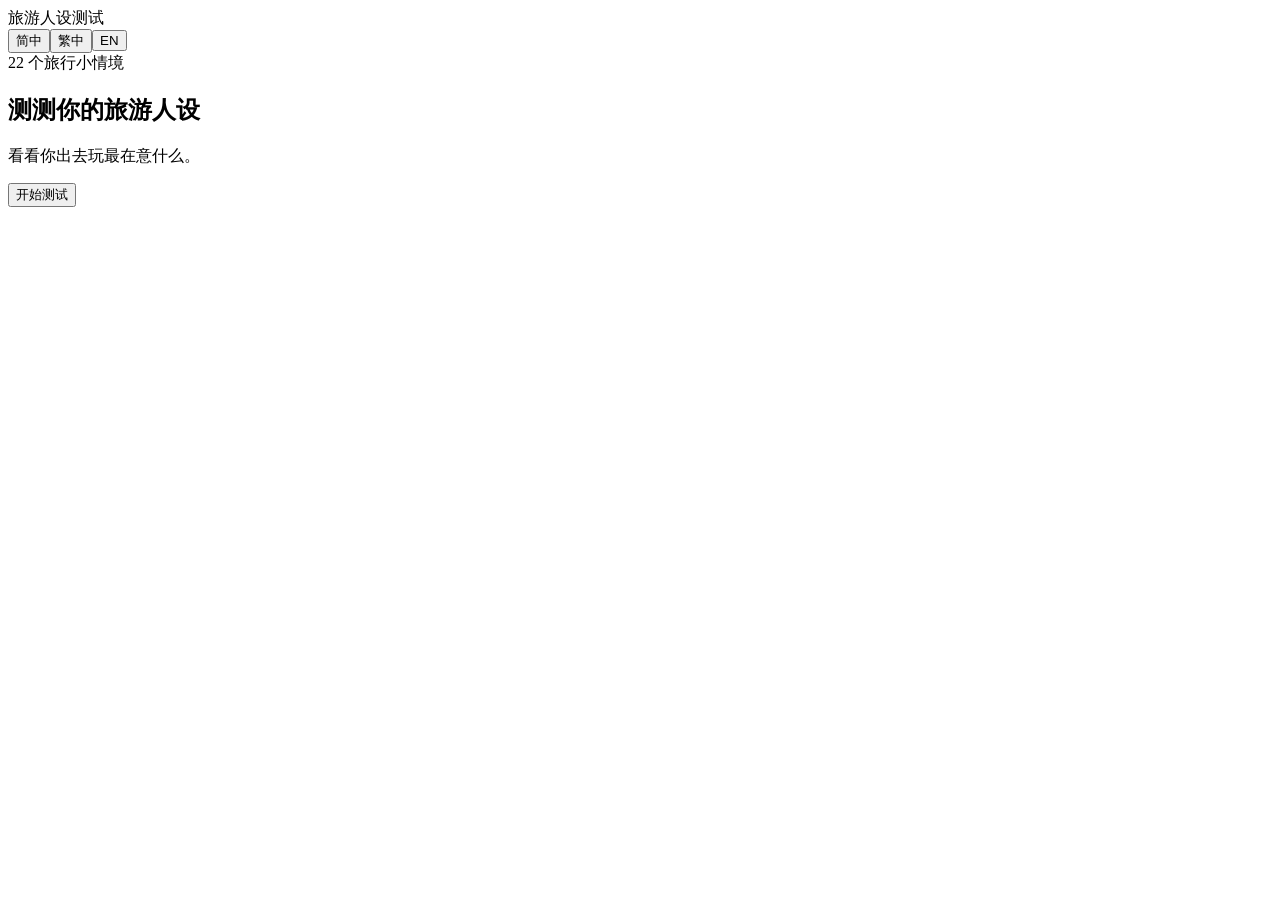
==== index.html @ 2795dfb7 "Add app shell" ====
<!doctype html>
<html lang="zh-CN">
<head>
<meta charset="utf-8">
<meta name="viewport" content="width=device-width,initial-scale=1,viewport-fit=cover">
<meta name="theme-color" content="#f6f6f3">
<title>测测你的旅游人设 · V2.1</title>
<link rel="stylesheet" href="./styles/main.css">
</head>
<body>
<main class="shell">
  <div class="topbar">
    <div class="brand" id="brandText">旅游人设测试</div>
    <div style="display:flex;align-items:center;gap:10px">
      <div class="lang-switch" aria-label="Language"><button class="lang-btn" data-lang="zh-CN">简中</button><button class="lang-btn" data-lang="zh-Hant">繁中</button><button class="lang-btn" data-lang="en">EN</button></div>
      <div class="progress-text" id="progressText"></div>
    </div>
  </div>
  <div class="progress-track" id="progressTrack" style="display:none"><div class="progress-fill" id="progressFill"></div></div>

  <section id="intro" class="screen active">
    <div class="hero">
      <div class="eyebrow" id="homeEyebrow">22 个旅行小情境</div>
      <h1 id="homeTitle">测测你的旅游人设</h1>
      <p class="lead" id="homeSubtitle">看看你出去玩最在意什么。</p>
      <div class="mini-note" id="homeNote"></div>
      <button class="primary" id="startBtn">开始测试</button>
    </div>
  </section>

  <section id="quiz" class="screen">
    <div class="question-wrap">
      <div class="q-kicker" id="qKicker"></div>
      <div class="question" id="question"></div>
      <div class="options" id="options"></div>
      <div class="multi-actions" id="multiActions" style="display:none">
        <button class="primary" id="multiSubmit" disabled>选好了</button>
      </div>
      <div class="micro" id="microcopy"></div>
    </div>
  </section>

  <section id="result" class="screen">
    <div id="resultContent"></div>
  </section>
</main>
<div class="toast" id="toast"></div>
<script type="module" src="./src/app.js"></script>
</body>
</html>
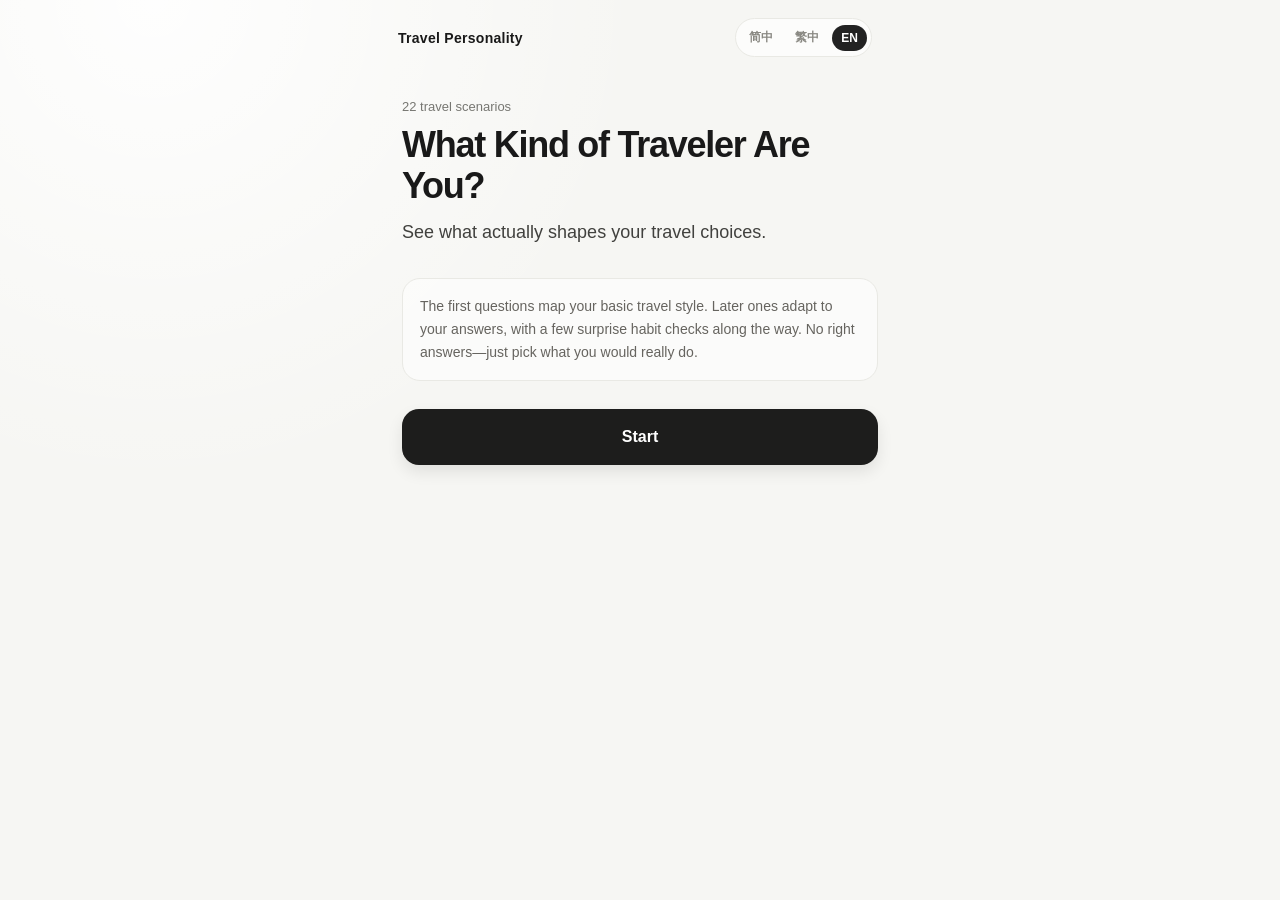
==== commit ccfdee39: "Bust cached app script after fixing GitHub Pages bundle paths" ====
--- a/index.html
+++ b/index.html
@@ -45,6 +45,6 @@
   </section>
 </main>
 <div class="toast" id="toast"></div>
-<script type="module" src="./src/app.js"></script>
+<script type="module" src="./src/app.js?v=20260913-fix1"></script>
 </body>
 </html>
--- a/styles/main.css
+++ b/styles/main.css
@@ -0,0 +1,134 @@
+:root{
+  --bg:#f6f6f3; --card:#fff; --text:#191919; --muted:#777772; --line:#e9e9e4;
+  --soft:#f1f1ed; --accent:#222; --shadow:0 8px 30px rgba(0,0,0,.045);
+}
+*{box-sizing:border-box}
+html{background:var(--bg);-webkit-text-size-adjust:100%}
+body{
+  margin:0; min-height:100vh; color:var(--text); background:
+  radial-gradient(circle at 12% 0%,rgba(255,255,255,.9),transparent 34%),
+  var(--bg);
+  font-family:-apple-system,BlinkMacSystemFont,"Segoe UI","PingFang SC","Hiragino Sans GB",
+  "Microsoft YaHei",Arial,sans-serif;
+}
+button,input{font:inherit}
+button{-webkit-tap-highlight-color:transparent}
+.shell{
+  width:min(100%,520px); min-height:100vh; margin:0 auto;
+  padding:calc(18px + env(safe-area-inset-top)) 18px calc(28px + env(safe-area-inset-bottom));
+}
+.topbar{display:flex;align-items:center;justify-content:space-between;min-height:34px;margin-bottom:18px}
+.brand{font-size:14px;font-weight:700;letter-spacing:.02em}
+.progress-text{font-size:13px;color:var(--muted);font-variant-numeric:tabular-nums}
+.progress-track{height:4px;background:#e8e8e2;border-radius:99px;overflow:hidden;margin:0 0 28px}
+.progress-fill{height:100%;width:0;background:#222;border-radius:99px;transition:width .3s ease}
+.screen{display:none;animation:fade .22s ease}
+.screen.active{display:block}
+@keyframes fade{from{opacity:.35;transform:translateY(4px)}to{opacity:1;transform:none}}
+.hero{padding:24px 4px 10px}
+.eyebrow{font-size:13px;color:var(--muted);margin-bottom:10px}
+h1{font-size:36px;line-height:1.14;letter-spacing:-.035em;margin:0 0 12px;font-weight:850}
+.lead{font-size:18px;line-height:1.65;margin:0 0 30px;color:#41413e}
+.mini-note{
+  border:1px solid var(--line); background:rgba(255,255,255,.58); border-radius:18px;
+  padding:16px 17px; font-size:14px; line-height:1.65; color:#66645f; margin-bottom:28px;
+}
+.primary{
+  width:100%;border:0;border-radius:17px;background:#1d1d1c;color:#fff;
+  min-height:56px;padding:14px 20px;font-weight:750;font-size:16px;cursor:pointer;
+  box-shadow:0 7px 16px rgba(0,0,0,.09);
+}
+.primary:active{transform:scale(.992)}
+.question-wrap{padding-top:4px}
+.q-kicker{font-size:13px;color:var(--muted);margin-bottom:14px}
+.question{
+  font-size:25px;line-height:1.42;letter-spacing:-.018em;font-weight:780;
+  margin:0 0 24px;white-space:pre-line;
+}
+.options{display:flex;flex-direction:column;gap:11px}
+.option{
+  width:100%;min-height:60px;text-align:left;border:1px solid var(--line);background:var(--card);
+  color:var(--text);border-radius:18px;padding:16px 17px;line-height:1.52;font-size:16px;
+  box-shadow:var(--shadow);cursor:pointer;transition:.14s ease;
+}
+.option:hover{border-color:#d8d8d1}
+.option:active,.option.selected{transform:scale(.992);background:#f0f0ec;border-color:#d0d0c9}
+.option .letter{
+  display:inline-grid;place-items:center;width:25px;height:25px;border-radius:9px;
+  background:#f0f0ec;color:#6a6963;font-size:12px;font-weight:800;margin-right:10px;vertical-align:1px
+}
+.option.selected .letter{background:#222;color:#fff}
+.multi-actions{margin-top:16px}
+.multi-actions .primary:disabled{opacity:.35;box-shadow:none}
+.micro{font-size:12px;color:#9a9993;margin-top:17px;text-align:center;line-height:1.5}
+.result-top{
+  background:var(--card);border:1px solid var(--line);border-radius:26px;padding:25px 22px 24px;
+  box-shadow:var(--shadow);margin-bottom:15px;
+}
+.result-label{font-size:13px;color:var(--muted);margin-bottom:8px}
+.persona-name{font-size:35px;font-weight:880;letter-spacing:-.035em;margin:0 0 18px}
+.share-line{
+  font-size:20px;font-weight:720;line-height:1.55;margin:0 0 21px;
+  padding-top:17px;border-top:1px solid var(--line)
+}
+.badge-row{display:flex;flex-wrap:wrap;gap:8px}
+.badge{font-size:13px;border-radius:999px;padding:8px 11px;background:#f0f0ec;color:#55534f}
+.section{
+  background:var(--card);border:1px solid var(--line);border-radius:23px;padding:21px 20px;
+  margin:12px 0;box-shadow:var(--shadow)
+}
+.section h2{font-size:20px;letter-spacing:-.02em;margin:0 0 14px}
+.story p{font-size:16px;line-height:1.82;margin:0 0 14px;color:#2c2c29}
+.story p:last-child{margin-bottom:0}
+.closing{font-weight:750!important;color:#171716!important}
+.trait{padding:13px 0;border-top:1px solid var(--line)}
+.trait:first-of-type{border-top:0;padding-top:0}
+.trait-name{font-weight:760;margin-bottom:5px}
+.trait-desc{font-size:14px;line-height:1.6;color:#6a6963}
+.dim-row{margin:20px 0 23px}
+.dim-name{font-size:15px;font-weight:760;margin-bottom:10px}
+.tendency-track{position:relative;height:10px;background:#ecece7;border-radius:99px;margin:0 7px 9px}
+.tendency-track:after{content:"";position:absolute;left:50%;top:-3px;width:1px;height:16px;background:#cfcfc9}
+.tendency-dot{position:absolute;top:50%;width:18px;height:18px;border-radius:50%;background:#282826;transform:translate(-50%,-50%);box-shadow:0 0 0 4px #fff,0 2px 6px rgba(0,0,0,.12)}
+.dim-ends{display:grid;grid-template-columns:1fr 1fr;gap:14px;font-size:12px;color:#85847e;line-height:1.45}
+.dim-ends span:last-child{text-align:right;color:#55544f}
+.advice{margin:0;padding:0;list-style:none}
+.advice li{font-size:15px;line-height:1.7;padding:9px 0 9px 22px;position:relative;border-top:1px solid var(--line)}
+.advice li:first-child{border-top:0;padding-top:0}
+.advice li:before{content:"·";font-weight:900;position:absolute;left:5px}
+.actions{display:grid;grid-template-columns:1fr 1fr;gap:10px;margin:16px 0}
+.secondary{
+  min-height:52px;border:1px solid #dcdcd6;background:#fff;border-radius:16px;padding:12px 14px;
+  color:#222;font-weight:700;cursor:pointer
+}
+.cta{
+  width:100%;min-height:58px;border:0;border-radius:18px;padding:14px 18px;background:#1d1d1c;
+  color:white;font-weight:780;font-size:16px;margin:4px 0 12px;cursor:pointer
+}
+details{margin-top:12px;border-top:1px solid var(--line);padding-top:13px}
+summary{cursor:pointer;font-size:13px;color:#85847e}
+.debug{font-size:12px;color:#6c6b66;line-height:1.6;white-space:pre-wrap;overflow-wrap:anywhere;margin-top:11px}
+.toast{
+  position:fixed;left:50%;bottom:calc(24px + env(safe-area-inset-bottom));transform:translateX(-50%);
+  background:#1d1d1c;color:#fff;padding:10px 14px;border-radius:999px;font-size:13px;
+  opacity:0;pointer-events:none;transition:.2s;z-index:10
+}
+.toast.show{opacity:1}
+@media(max-width:380px){
+  .shell{padding-left:14px;padding-right:14px}
+  h1{font-size:32px}.question{font-size:23px}.persona-name{font-size:32px}
+}
+@media(prefers-reduced-motion:reduce){*{scroll-behavior:auto!important;animation:none!important;transition:none!important}}
+
+.lang-switch{display:flex;gap:4px;align-items:center;background:rgba(255,255,255,.72);border:1px solid var(--line);padding:4px;border-radius:999px}
+.lang-btn{border:0;background:transparent;color:#8a8983;border-radius:999px;padding:6px 9px;font-size:12px;font-weight:700;cursor:pointer}.lang-btn.active{background:#222;color:#fff}@media(max-width:380px){.lang-btn{padding:6px 7px;font-size:11px}}
+
+.feedback-card{margin-top:18px}
+.feedback-hint{margin:-4px 0 15px;color:var(--muted);font-size:14px;line-height:1.6}
+.feedback-ratings{display:grid;grid-template-columns:1fr;gap:9px}
+.feedback-rating{border:1px solid var(--line);background:#fff;border-radius:15px;padding:13px 14px;text-align:left;font-weight:700;color:var(--text);cursor:pointer}
+.feedback-rating.selected{background:#efefeb;border-color:#c9c9c2}
+.feedback-note{width:100%;min-height:92px;margin-top:11px;border:1px solid var(--line);border-radius:15px;padding:13px 14px;background:#fff;color:var(--text);resize:vertical;line-height:1.55;font:inherit}
+.feedback-submit{width:100%;margin-top:10px}
+.feedback-submit:disabled{opacity:.38}
+@media(min-width:430px){.feedback-ratings{grid-template-columns:repeat(3,1fr)}.feedback-rating{text-align:center}}
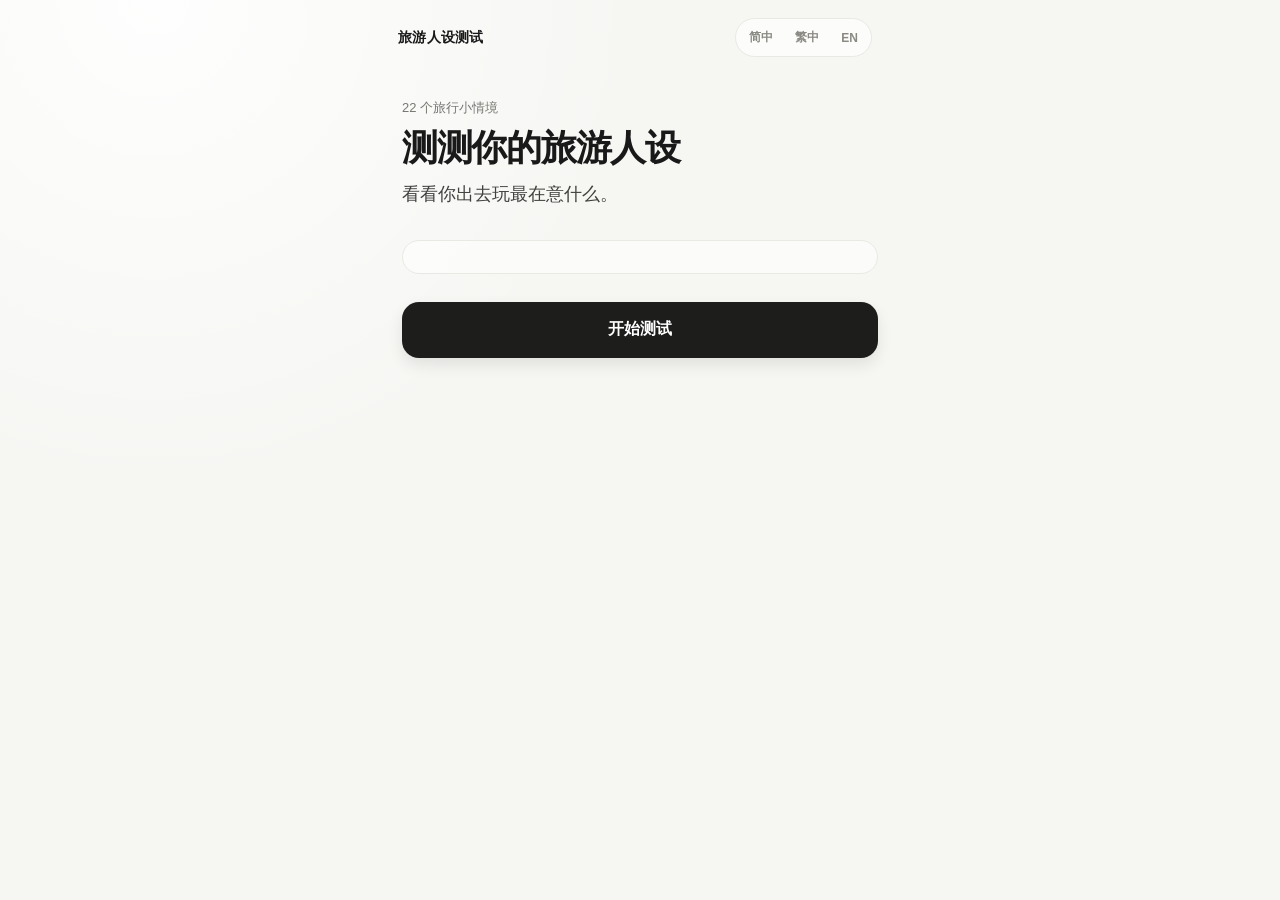
==== commit 224b340e: "Bust cache after redesigning result actions" ====
--- a/index.html
+++ b/index.html
@@ -45,6 +45,6 @@
   </section>
 </main>
 <div class="toast" id="toast"></div>
-<script type="module" src="./src/app.js?v=20260913-fix1"></script>
+<script type="module" src="./src/app.js?v=20260914-fix2"></script>
 </body>
 </html>
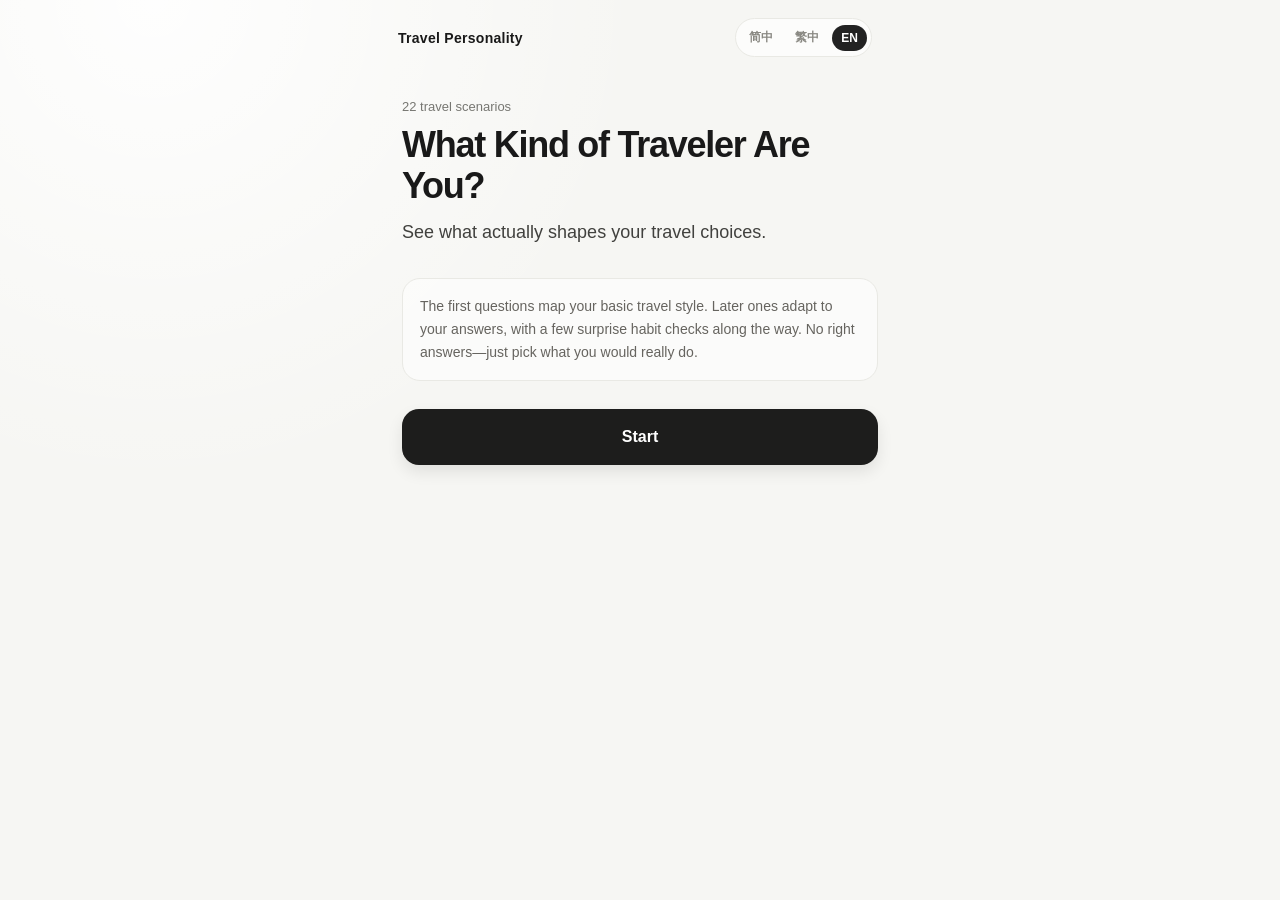
==== commit 4e4c62ab: "Bust cache after updating result actions" ====
--- a/index.html
+++ b/index.html
@@ -45,6 +45,6 @@
   </section>
 </main>
 <div class="toast" id="toast"></div>
-<script type="module" src="./src/app.js?v=20260914-fix2"></script>
+<script type="module" src="./src/app.js?v=20260914-fix3"></script>
 </body>
 </html>
